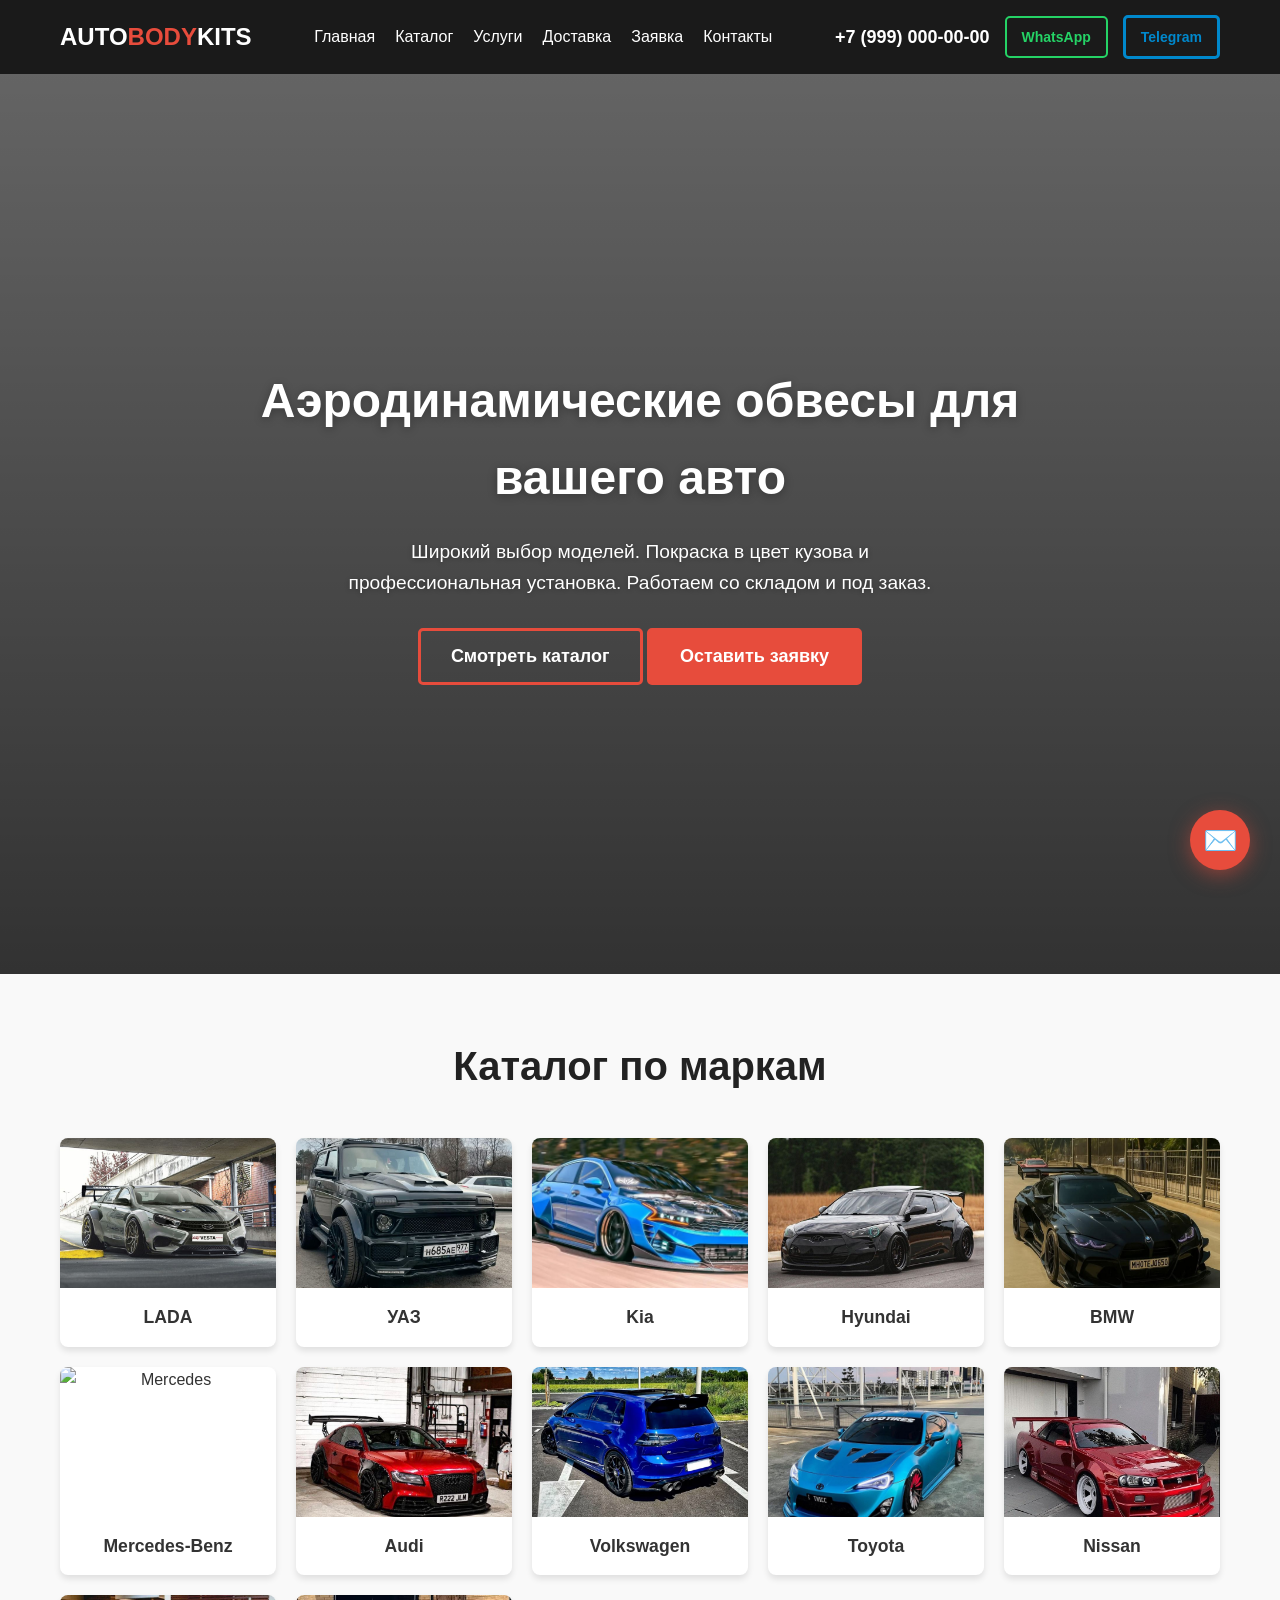
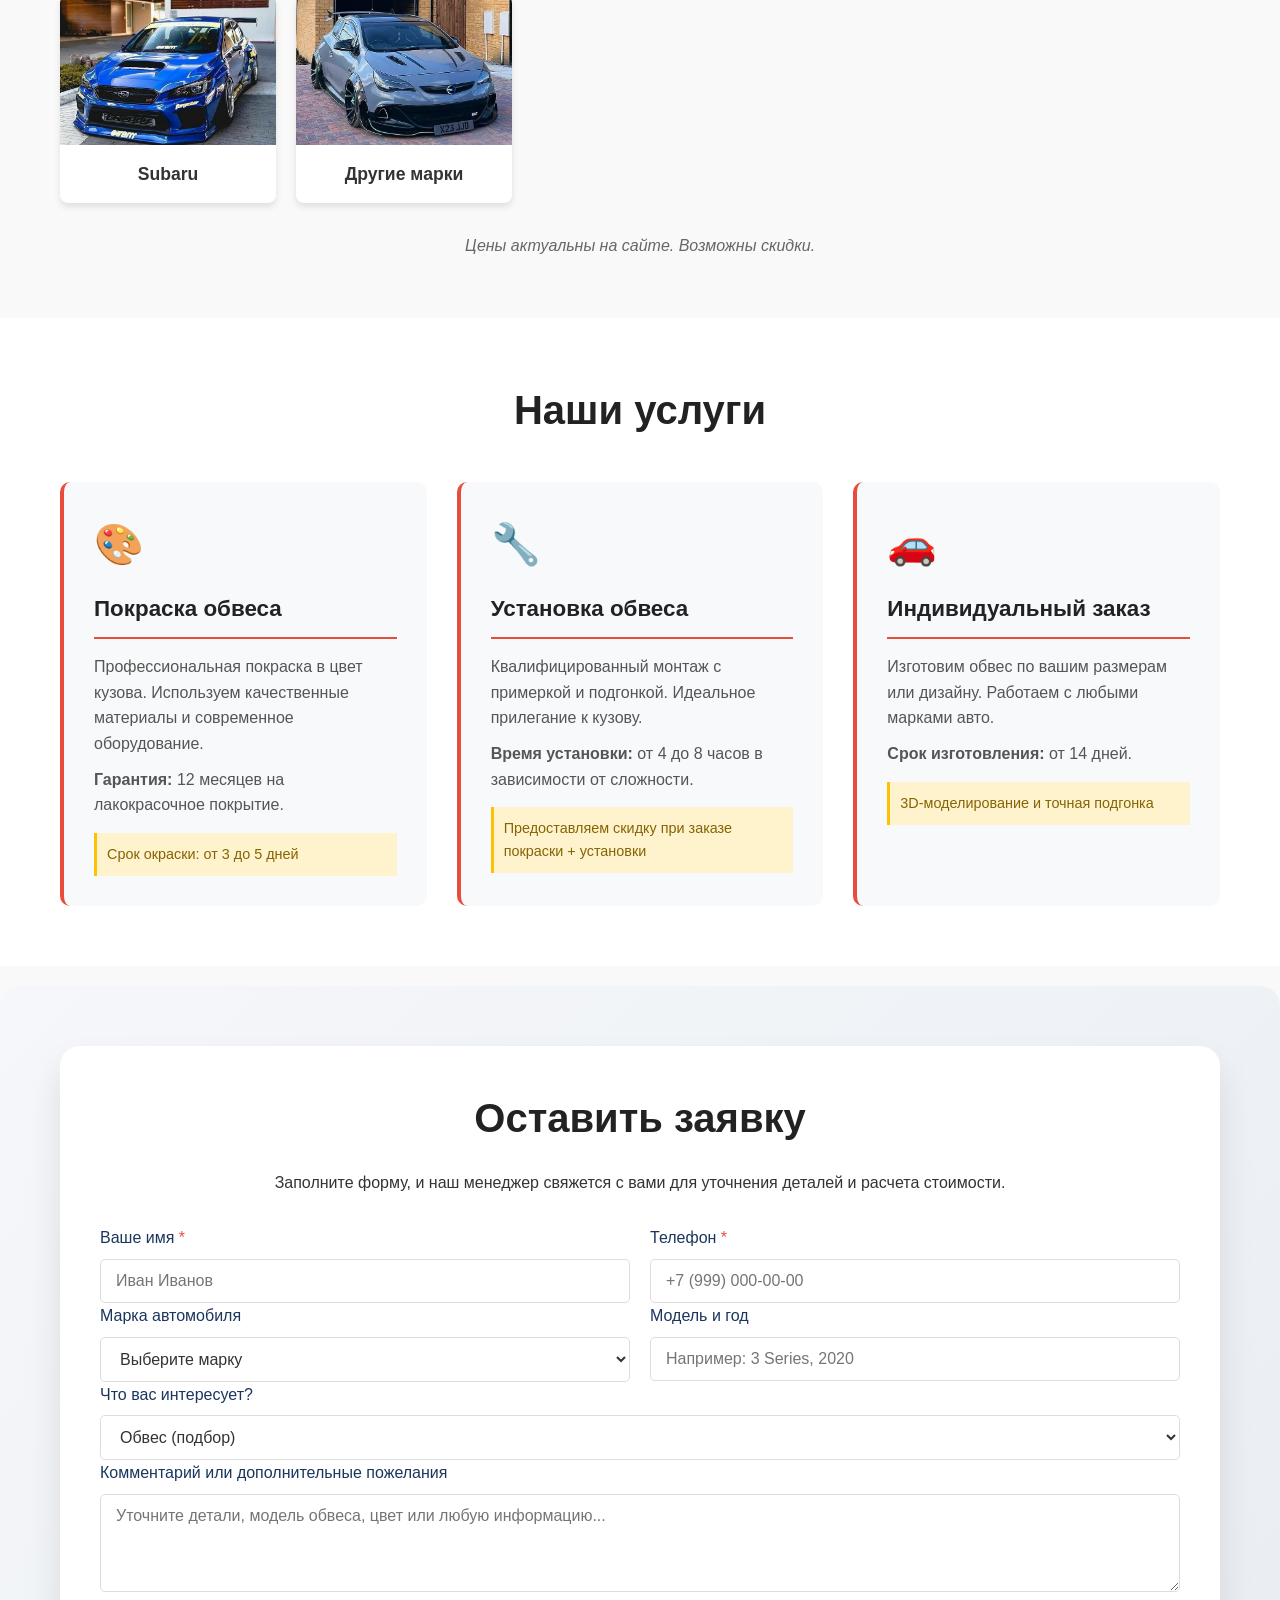
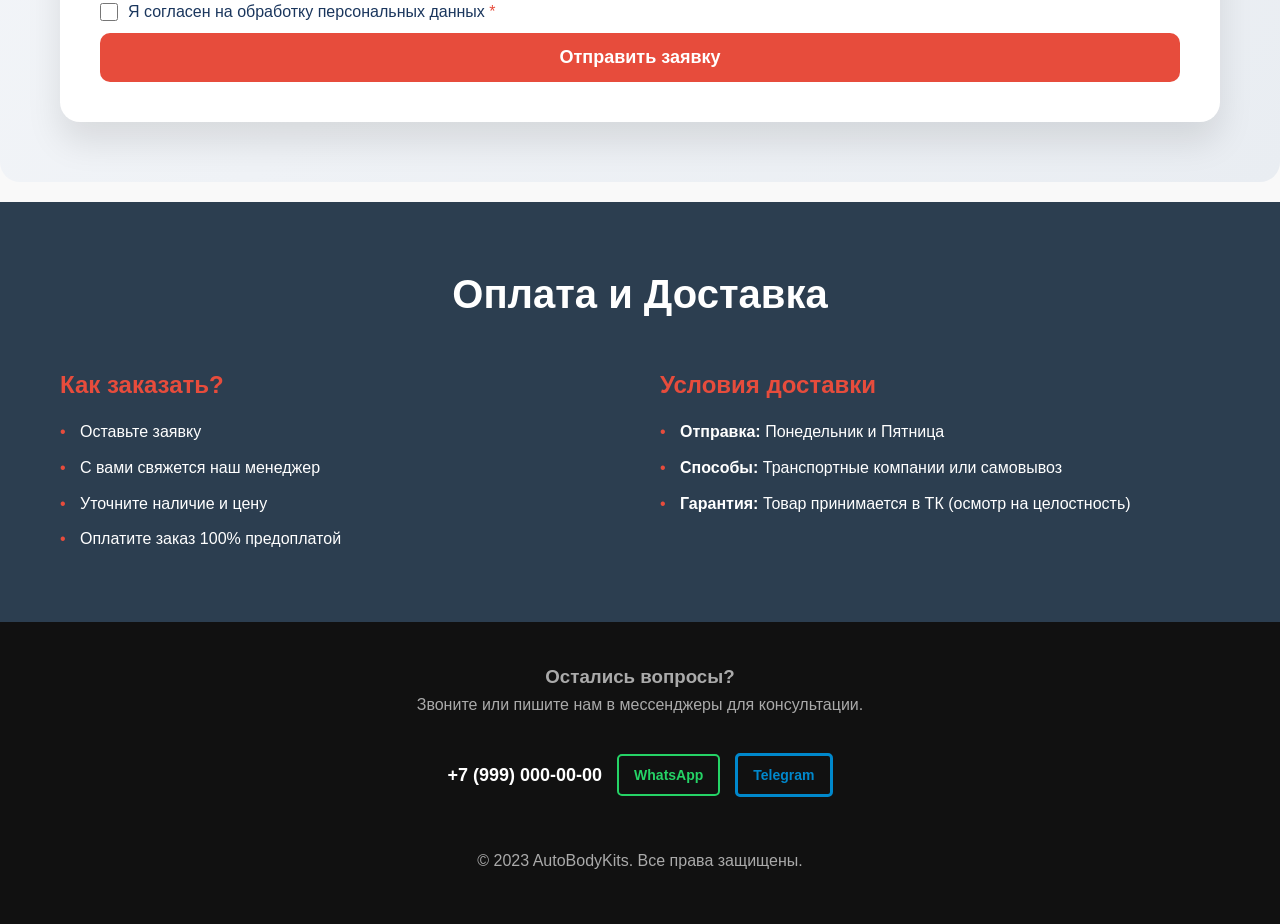
==== index.html @ 9f489df6 "Rename AZTindex.html to index.html" ====
<!DOCTYPE html>
<html lang="ru">
<head>
    <meta charset="UTF-8">
    <meta name="viewport" content="width=device-width, initial-scale=1.0">
    <title>Аэродинамические обвесы | Покраска и Установка - Заказать</title>
    <link rel="stylesheet" href="Static/Styles/mainstyle.css">
    <style>
        /* Дополнительные стили для формы заявки и модального окна */
        .request-section {
            background: linear-gradient(135deg, #f5f7fa 0%, #e9edf2 100%);
            border-radius: 20px;
            margin-top: 20px;
            margin-bottom: 20px;
        }
        .request-card {
            background: white;
            border-radius: 20px;
            padding: 40px;
            box-shadow: 0 20px 35px rgba(0,0,0,0.1);
            transition: transform 0.3s;
        }
        .request-card:hover {
            transform: translateY(-5px);
        }
        .form-group input[type="checkbox"] {
        width: 18px;
        height: 18px;
        cursor: pointer;
        }
        
        .form-group label {
            display: block;
            margin-bottom: 8px;
            font-weight: 500;
            color: #1a365d;
        }

        
        .form-group input,
        .form-group textarea,
        .form-group select {
            width: 100%;
            padding: 12px 15px;
            border-radius: 5px;
            border: 1px solid #ddd;
            font-size: 1rem;
            font-family: 'Segoe UI', Tahoma, Geneva, Verdana, sans-serif;
            color: #333;
            background-color: white;
            transition: border 0.3s ease;
        }
        .form-row {
            display: grid;
            grid-template-columns: 1fr 1fr;
            gap: 20px;
        }
        .submit-btn {
            background: #e74c3c;
            color: white;
            padding: 14px 30px;
            border: none;
            border-radius: 10px;
            font-size: 18px;
            font-weight: bold;
            cursor: pointer;
            transition: all 0.3s;
            width: 100%;
        }
        .submit-btn:hover {
            background: #c0392b;
            transform: translateY(-2px);
            box-shadow: 0 5px 15px rgba(231, 76, 60, 0.4);
        }
        /* Модальное окно */
        .modal {
            display: none;
            position: fixed;
            top: 0;
            left: 0;
            width: 100%;
            height: 100%;
            background: rgba(0,0,0,0.8);
            z-index: 2000;
            justify-content: center;
            align-items: center;
            backdrop-filter: blur(5px);
        }
        .modal.active {
            display: flex;
            animation: fadeIn 0.3s;
        }
        .modal-content {
            background: white;
            max-width: 500px;
            width: 90%;
            border-radius: 20px;
            padding: 30px;
            position: relative;
            animation: slideUp 0.4s;
        }
        .modal-close {
            position: absolute;
            top: 15px;
            right: 20px;
            font-size: 28px;
            cursor: pointer;
            color: #999;
            transition: 0.3s;
        }
        .modal-close:hover {
            color: #e74c3c;
        }
        .modal h3 {
            font-size: 24px;
            margin-bottom: 10px;
            color: #222;
        }
        .modal p {
            color: #666;
            margin-bottom: 20px;
        }
        /* Плавающая кнопка заявки */
        .floating-request {
            position: fixed;
            bottom: 30px;
            right: 30px;
            background: #e74c3c;
            color: white;
            width: 60px;
            height: 60px;
            border-radius: 50%;
            display: flex;
            align-items: center;
            justify-content: center;
            font-size: 28px;
            cursor: pointer;
            box-shadow: 0 5px 20px rgba(231,76,60,0.5);
            z-index: 1000;
            transition: all 0.3s;
            border: none;
        }
        .floating-request:hover {
            transform: scale(1.1);
            background: #c0392b;
        }
        @keyframes fadeIn {
            from { opacity: 0; }
            to { opacity: 1; }
        }
        @keyframes slideUp {
            from { transform: translateY(50px); opacity: 0; }
            to { transform: translateY(0); opacity: 1; }
        }
        .success-message {
            background: #27ae60;
            color: white;
            padding: 12px;
            border-radius: 10px;
            margin-top: 15px;
            text-align: center;
            display: none;
        }
        .error-message {
            background: #e74c3c;
            color: white;
            padding: 12px;
            border-radius: 10px;
            margin-top: 15px;
            text-align: center;
            display: none;
        }
        .required-star {
            color: #e74c3c;
        }
        @media (max-width: 768px) {
            .form-row {
                grid-template-columns: 1fr;
                gap: 15px;
            }
            .request-card {
                padding: 25px;
            }
            .floating-request {
                bottom: 20px;
                right: 20px;
                width: 50px;
                height: 50px;
                font-size: 24px;
            }
        }
    </style>
</head>
<body>

    <!-- Header -->
    <header>
        <div class="container header-wrap">
            <div class="logo">Auto<span>Body</span>Kits</div>
            <nav>
                <ul>
                    <li><a href="AZTindex.html">Главная</a></li>
                    <li><a href="catalog.html" class="active">Каталог</a></li>
                    <li><a href="#services">Услуги</a></li>
                    <li><a href="#delivery">Доставка</a></li>
                    <li><a href="#request-form">Заявка</a></li>
                    <li><a href="#contacts">Контакты</a></li>
                </ul>
            </nav>
            <div class="header-contacts">
                <a href="tel:+79990000000" class="phone">+7 (999) 000-00-00</a>
                <a href="https://wa.me/79990000000" class="load-btn">WhatsApp</a>
                <a href="https://t.me/username" class="load-btn tg">Telegram</a>
            </div>
        </div>
    </header>

    <!-- Hero Section with Video Background -->
    <section class="hero">
        <video class="hero-video" autoplay loop muted playsinline poster="Static/images/hero-poster.jpg">
            <source src="Static/images/BMWVIDEO.mp4" type="video/mp4">
        </video>
        <div class="hero-overlay"></div>
        <div class="container hero-content">
            <h1>Аэродинамические обвесы для вашего авто</h1>
            <p>Широкий выбор моделей. Покраска в цвет кузова и профессиональная установка. Работаем со складом и под заказ.</p>
            <button onclick="window.location.href='Catalog.html'" class="btn-primary" style="background:none; border:solid #e74c3c;">Смотреть каталог</button>
            <button class="btn-primary" id="heroRequestBtn" onclick="window.location.href='#request-form'" style="border:solid #e74c3c;">Оставить заявку</button>
        </div>
    </section>

    <!-- Catalog Section -->
    <section id="catalog" class="section">
        <div class="container">
            <h2 class="section-title">Каталог по маркам</h2>
            <div class="catalog-grid">
                <div class="brand-card">
                    <img src="Static/images/lada.jpg" alt="LADA">
                    <h3>LADA</h3>
                </div>
                <div class="brand-card">
                    <img src="Static/images/uaz.jpg" alt="УАЗ">
                    <h3>УАЗ</h3>
                </div>
                <div class="brand-card">
                    <img src="Static/images/kia.jpg" alt="Kia">
                    <h3>Kia</h3>
                </div>
                <div class="brand-card">
                    <img src="Static/images/hyundai.jpg" alt="Hyundai">
                    <h3>Hyundai</h3>
                </div>
                <div class="brand-card">
                    <img src="Static/images/BMW.jpg" alt="BMW">
                    <h3>BMW</h3>
                </div>
                <div class="brand-card">
                    <img src="https://images.unsplash.com/photo-1618843479313-40f8afb4b4d8?auto=format&fit=crop&w=500&q=60" alt="Mercedes">
                    <h3>Mercedes-Benz</h3>
                </div>
                <div class="brand-card">
                    <img src="Static/images/Audi.jpg" alt="Audi">
                    <h3>Audi</h3>
                </div>
                <div class="brand-card">
                    <img src="Static/images/Volkswagen.jpg" alt="VW">
                    <h3>Volkswagen</h3>
                </div>
                <div class="brand-card">
                    <img src="Static/images/Toyota.jpg" alt="Toyota">
                    <h3>Toyota</h3>
                </div>
                <div class="brand-card">
                    <img src="Static/images/nissan.jpg" alt="Nissan">
                    <h3>Nissan</h3>
                </div>
                <div class="brand-card">
                    <img src="Static/images/Subaru.jpg" alt="Subaru">
                    <h3>Subaru</h3>
                </div>
                <div class="brand-card">
                    <img src="Static/images/Drugmark.jpg" alt="Другие">
                    <h3>Другие марки</h3>
                </div>
            </div>
            <p class="catalog-note">Цены актуальны на сайте. Возможны скидки.</p>
        </div>
    </section>

    <!-- Services Section (был в оригинале добавлен позже, добавим для полноты) -->
    <section id="services" class="section services">
        <div class="container">
            <h2 class="section-title">Наши услуги</h2>
            <div class="services-grid">
                <div class="service-item">
                    <div class="service-icon">🎨</div>
                    <h3>Покраска обвеса</h3>
                    <p>Профессиональная покраска в цвет кузова. Используем качественные материалы и современное оборудование.</p>
                    <p><strong>Гарантия:</strong> 12 месяцев на лакокрасочное покрытие.</p>
                    <div class="service-note">Срок окраски: от 3 до 5 дней</div>
                </div>
                <div class="service-item">
                    <div class="service-icon">🔧</div>
                    <h3>Установка обвеса</h3>
                    <p>Квалифицированный монтаж с примеркой и подгонкой. Идеальное прилегание к кузову.</p>
                    <p><strong>Время установки:</strong> от 4 до 8 часов в зависимости от сложности.</p>
                    <div class="service-note">Предоставляем скидку при заказе покраски + установки</div>
                </div>
                <div class="service-item">
                    <div class="service-icon">🚗</div>
                    <h3>Индивидуальный заказ</h3>
                    <p>Изготовим обвес по вашим размерам или дизайну. Работаем с любыми марками авто.</p>
                    <p><strong>Срок изготовления:</strong> от 14 дней.</p>
                    <div class="service-note">3D-моделирование и точная подгонка</div>
                </div>
            </div>
        </div>
    </section>

    <!-- БЛОК ФОРМЫ ЗАЯВКИ -->
    <section id="request-form" class="section request-section">
        <div class="container">
            <div class="request-card">
                <h2 class="section-title" style="margin-bottom: 20px;">Оставить заявку</h2>
                <p style="text-align: center; margin-bottom: 30px;">Заполните форму, и наш менеджер свяжется с вами для уточнения деталей и расчета стоимости.</p>
                <form id="requestForm">
                    <div class="form-row">
                        <div class="form-group">
                            <label>Ваше имя <span class="required-star">*</span></label>
                            <input type="text" id="name" name="name" placeholder="Иван Иванов" required>
                        </div>
                        <div class="form-group">
                            <label>Телефон <span class="required-star">*</span></label>
                            <input type="tel" id="phone" name="phone" placeholder="+7 (999) 000-00-00" required>
                        </div>
                    </div>
                    <div class="form-row">
                        <div class="form-group">
                            <label>Марка автомобиля</label>
                            <select id="carBrand">
                                <option value="">Выберите марку</option>
                                <option>LADA</option>
                                <option>УАЗ</option>
                                <option>Kia</option>
                                <option>Hyundai</option>
                                <option>BMW</option>
                                <option>Mercedes-Benz</option>
                                <option>Audi</option>
                                <option>Volkswagen</option>
                                <option>Toyota</option>
                                <option>Nissan</option>
                                <option>Subaru</option>
                                <option>Другая марка</option>
                            </select>
                        </div>
                        <div class="form-group">
                            <label>Модель и год</label>
                            <input type="text" id="carModel" placeholder="Например: 3 Series, 2020">
                        </div>
                    </div>
                    <div class="form-group">
                        <label>Что вас интересует?</label>
                        <select id="serviceType">
                            <option value="Обвес (подбор)">Обвес (подбор)</option>
                            <option value="Покраска обвеса">Покраска обвеса</option>
                            <option value="Установка обвеса">Установка обвеса</option>
                            <option value="Покраска + установка">Покраска + установка (скидка)</option>
                            <option value="Индивидуальный заказ">Индивидуальный заказ</option>
                        </select>
                    </div>
                    <div class="form-group">
                        <label>Комментарий или дополнительные пожелания</label>
                        <textarea id="comment" rows="4" placeholder="Уточните детали, модель обвеса, цвет или любую информацию..."></textarea>
                    </div>
                    <div class="form-group">
                        <label style="display: flex; align-items: center; gap: 10px;">
                            <input type="checkbox" id="agree" required> 
                            <span>Я согласен на обработку персональных данных <span class="required-star">*</span></span>
                        </label>
                    </div>
                    <button type="submit" class="submit-btn">Отправить заявку</button>
                    <div id="formSuccessMessage" class="success-message">✅ Спасибо! Ваша заявка принята. Мы свяжемся с вами в ближайшее время.</div>
                    <div id="formErrorMessage" class="error-message">❌ Пожалуйста, заполните все обязательные поля (Имя, Телефон, Согласие).</div>
                </form>
            </div>
        </div>
    </section>

    <!-- Delivery & Payment Info -->
    <section id="delivery" class="section info-block">
        <div class="container">
            <h2 class="section-title" style="color:white;">Оплата и Доставка</h2>
            <div class="info-grid">
                <div class="info-item">
                    <h3>Как заказать?</h3>
                    <ul>
                        <li>Оставьте заявку</li>
                        <li>С вами свяжется наш менеджер</li>
                        <li>Уточните наличие и цену</li>
                        <li>Оплатите заказ 100% предоплатой</li>
                    </ul>
                </div>
                <div class="info-item">
                    <h3>Условия доставки</h3>
                    <ul>
                        <li><strong>Отправка:</strong> Понедельник и Пятница</li>
                        <li><strong>Способы:</strong> Транспортные компании или самовывоз</li>
                        <li><strong>Гарантия:</strong> Товар принимается в ТК (осмотр на целостность)</li>
                    </ul>
                </div>
            </div>
        </div>
    </section>

    <!-- Footer -->
    <footer id="contacts">
        <div class="container">
            <h3>Остались вопросы?</h3>
            <p>Звоните или пишите нам в мессенджеры для консультации.</p>
            <br>
            <div class="header-contacts" style="justify-content: center;">
                <a href="tel:+79990000000" class="phone" style="color: white;">+7 (999) 000-00-00</a>
                <a href="https://wa.me/79990000000" class="load-btn">WhatsApp</a>
                <a href="https://t.me/username" class="load-btn tg">Telegram</a>
            </div>
            <br><br>
            <p>&copy; 2023 AutoBodyKits. Все права защищены.</p>
        </div>
    </footer>

    <!-- Модальное окно для быстрой заявки 
    <div id="requestModal" class="modal">
        <div class="modal-content">
            <span class="modal-close" id="closeModalBtn">&times;</span>
            <h3>Быстрая заявка</h3>
            <p>Оставьте контакты, и мы перезвоним вам в течение 15 минут!</p>
            <form id="quickForm">
                <div class="form-group">
                    <label>Имя <span class="required-star">*</span></label>
                    <input type="text" id="quickName" placeholder="Ваше имя" required>
                </div>
                <div class="form-group">
                    <label>Телефон <span class="required-star">*</span></label>
                    <input type="tel" id="quickPhone" placeholder="+7 (999) 000-00-00" required>
                </div>
                <div class="form-group">
                    <label>Марка авто</label>
                    <input type="text" id="quickBrand" placeholder="BMW, Audi и т.д.">
                </div>
                <button type="submit" class="submit-btn" style="background: #2980b9;">Отправить</button>
                <div id="quickSuccessMsg" class="success-message" style="font-size: 14px;">✅ Заявка отправлена!</div>
                <div id="quickErrorMsg" class="error-message" style="font-size: 14px;">❌ Заполните имя и телефон.</div>
            </form>
        </div>
    </div>
    -->

    <!-- Плавающая кнопка -->
    <button class="floating-request" id="floatingBtn">✉️</button>

    <script>
        // Функционал отправки заявок (имитация отправки на сервер / сохранение в localStorage + уведомление)
        // Основная форма
        const mainForm = document.getElementById('requestForm');
        const successDiv = document.getElementById('formSuccessMessage');
        const errorDiv = document.getElementById('formErrorMessage');
        
        // Функция сохранения заявки (можно расширить для реального API)
        function saveRequestToLocal(data) {
            let requests = JSON.parse(localStorage.getItem('userRequests') || '[]');
            requests.push({ ...data, timestamp: new Date().toISOString() });
            localStorage.setItem('userRequests', JSON.stringify(requests));
            console.log('Заявка сохранена:', data);
        }
        
        function showMessage(element, show) {
            if(show) {
                element.style.display = 'block';
                setTimeout(() => {
                    element.style.display = 'none';
                }, 4000);
            } else {
                element.style.display = 'none';
            }
        }
        
        // Валидация телефона простая
        function validatePhone(phone) {
            return phone && phone.trim().length >= 10;
        }
        
        mainForm.addEventListener('submit', function(e) {
            e.preventDefault();
            const name = document.getElementById('name').value.trim();
            const phone = document.getElementById('phone').value.trim();
            const agree = document.getElementById('agree').checked;
            
            if(!name || !phone || !agree) {
                showMessage(errorDiv, true);
                showMessage(successDiv, false);
                return;
            }
            if(!validatePhone(phone)) {
                alert('Пожалуйста, введите корректный номер телефона (минимум 10 символов)');
                return;
            }
            
            const carBrand = document.getElementById('carBrand').value;
            const carModel = document.getElementById('carModel').value;
            const serviceType = document.getElementById('serviceType').value;
            const comment = document.getElementById('comment').value;
            
            const requestData = {
                type: 'main_request',
                name: name,
                phone: phone,
                carBrand: carBrand || 'не указана',
                carModel: carModel || 'не указана',
                service: serviceType,
                comment: comment || 'нет',
                agree: true
            };
            
            // Сохраняем
            saveRequestToLocal(requestData);
            // Показать успех
            showMessage(successDiv, true);
            showMessage(errorDiv, false);
            // Очистить форму (опционально, но лучше оставить или сбросить)
            // Сбросим не все, чтобы не раздражать, но можно обнулить часть:
            document.getElementById('name').value = '';
            document.getElementById('phone').value = '';
            document.getElementById('agree').checked = false;
            document.getElementById('carBrand').value = '';
            document.getElementById('carModel').value = '';
            document.getElementById('serviceType').value = 'Обвес (подбор)';
            document.getElementById('comment').value = '';
            
            // Доп. уведомление в консоль для демонстрации
            console.log('Отправлена основная заявка:', requestData);
        });
        
        // Модальное окно (быстрая форма)
        const modal = document.getElementById('requestModal');
        const floatingBtn = document.getElementById('floatingBtn');
        const heroBtn = document.getElementById('heroRequestBtn');
        const closeModal = document.getElementById('closeModalBtn');
        
        function openModal() {
            modal.classList.add('active');
        }
        function closeModalFunc() {
            modal.classList.remove('active');
        }
        
        if(floatingBtn) floatingBtn.addEventListener('click', openModal);
        if(heroBtn) heroBtn.addEventListener('click', openModal);
        if(closeModal) closeModal.addEventListener('click', closeModalFunc);
        
        window.addEventListener('click', (e) => {
            if(e.target === modal) closeModalFunc();
        });
        
        // Быстрая форма в модалке
        const quickForm = document.getElementById('quickForm');
        const quickSuccess = document.getElementById('quickSuccessMsg');
        const quickError = document.getElementById('quickErrorMsg');
        
        quickForm.addEventListener('submit', function(e) {
            e.preventDefault();
            const qName = document.getElementById('quickName').value.trim();
            const qPhone = document.getElementById('quickPhone').value.trim();
            const qBrand = document.getElementById('quickBrand').value.trim();
            
            if(!qName || !qPhone) {
                quickError.style.display = 'block';
                quickSuccess.style.display = 'none';
                setTimeout(() => { quickError.style.display = 'none'; }, 2500);
                return;
            }
            if(!validatePhone(qPhone)) {
                alert('Введите корректный номер телефона');
                return;
            }
            
            const quickData = {
                type: 'quick_request',
                name: qName,
                phone: qPhone,
                brand: qBrand || 'не указана',
                timestamp: new Date().toISOString()
            };
            saveRequestToLocal(quickData);
            quickSuccess.style.display = 'block';
            quickError.style.display = 'none';
            // очистить
            document.getElementById('quickName').value = '';
            document.getElementById('quickPhone').value = '';
            document.getElementById('quickBrand').value = '';
            setTimeout(() => {
                quickSuccess.style.display = 'none';
                closeModalFunc();
            }, 1800);
            console.log('Быстрая заявка:', quickData);
        });
        
        // Также добавим клик на карточки брендов (для демонстрации можно подставлять марку в форму)
        const brandCards = document.querySelectorAll('.brand-card');
        const carBrandSelect = document.getElementById('carBrand');
        brandCards.forEach(card => {
            card.addEventListener('click', () => {
                const brandName = card.querySelector('h3')?.innerText;
                if(brandName && carBrandSelect) {
                    // пробуем выбрать в селекте, если есть такое значение
                    let optionExists = false;
                    for(let i=0; i<carBrandSelect.options.length; i++) {
                        if(carBrandSelect.options[i].value === brandName || carBrandSelect.options[i].text === brandName) {
                            carBrandSelect.value = carBrandSelect.options[i].value;
                            optionExists = true;
                            break;
                        }
                    }
                    if(!optionExists && brandName !== 'Другие марки') {
                        carBrandSelect.value = 'Другая марка';
                    } else if (brandName === 'Другие марки') {
                        carBrandSelect.value = 'Другая марка';
                    }
                    // Плавный скролл к форме
                    document.getElementById('request-form').scrollIntoView({ behavior: 'smooth' });
                }
            });
        });
        
        // Небольшой фикс для видео на мобильных: если видео не воспроизводится, оставим постер
        if(window.innerWidth <= 768) {
            const videoElem = document.querySelector('.hero-video');
            if(videoElem) videoElem.style.display = 'none';
        }
        
        // Показать, что localStorage работает - при первом запуске можно вывести в консоль имеющиеся заявки
        const existing = localStorage.getItem('userRequests');
        if(existing) {
            const parsed = JSON.parse(existing);
            console.log(`Загружено ${parsed.length} ранее сохраненных заявок (демо-режим)`);
        } else {
            console.log('Система заявок готова. После отправки данные сохранятся в localStorage.');
        }
    </script>
</body>
</html>
---- Static/Styles/mainstyle.css ----
/* ==================== BASIC RESET ==================== */
* { box-sizing: border-box; margin: 0; padding: 0; }
body { 
    font-family: 'Segoe UI', Tahoma, Geneva, Verdana, sans-serif; 
    line-height: 1.6; 
    color: #333; 
    background-color: #f9f9f9; 
}
a { text-decoration: none; color: inherit; }
ul { list-style: none; }
img { max-width: 100%; display: block; }
.container { max-width: 1200px; margin: 0 auto; padding: 0 20px; }

:root {
            --whatsapp: #25D366;
            --telega: #0088cc;
            --bg: #0b0e11;
            --card-bg: #161b22;
        }

/* ==================== HEADER ==================== */
header { 
    background: #1a1a1a; 
    color: #fff; 
    padding: 15px 0; 
    position: sticky; 
    top: 0; 
    z-index: 1000; 
}
.header-wrap { display: flex; justify-content: space-between; align-items: center; }
.logo { font-size: 24px; font-weight: bold; text-transform: uppercase; color: #fff; }
.logo span { color: #e74c3c; }
nav ul { display: flex; gap: 20px; }
nav a:hover { color: #e74c3c; transition: 0.3s; }
.header-contacts { display: flex; gap: 15px; align-items: center; }
.btn-messenger { background: #25D366; color: white; padding: 8px 15px; border-radius: 5px; font-weight: bold; font-size: 14px; }
.btn-messenger.tg { background: #0088cc; }
.phone { font-weight: bold; font-size: 18px; }
.load-btn {
    background: none; border: 2px solid var(--whatsapp); color: var(--whatsapp);
    padding: 8px 15px; font-weight: bold; font-size: 14px; border-radius: 5px; cursor: pointer;
    position: relative; overflow: hidden; z-index: 1; transition: 0.4s;
}
.load-btn:hover { color: white; }
.load-btn::before {
    content: ""; position: absolute; top: 0; left: -100%; width: 100%; height: 100%;
    background: var(--whatsapp); transition: 0.4s; z-index: -1;
}
.load-btn:hover::before { left: 0; }

.load-btn.tg{
    border:  solid var(--telega); color: var(--telega);
}
.load-btn.tg:hover { color: white; }
.load-btn.tg::before {
    background: var(--telega)
}
/* ==================== HERO WITH VIDEO ==================== */
.hero { 
    position: relative; 
    height: 100vh; 
    min-height: 600px; 
    display: flex; 
    align-items: center; 
    justify-content: center;
    color: white; 
    text-align: center; 
    overflow: hidden;
}
.hero-video {
    position: absolute;
    top: 50%;
    left: 50%;
    min-width: 100%;
    min-height: 100%;
    width: auto;
    height: auto;
    transform: translate(-50%, -50%);
    object-fit: cover;
    z-index: 1;
}
.hero-overlay {
    position: absolute;
    top: 0;
    left: 0;
    width: 100%;
    height: 100%;
    background: linear-gradient(rgba(0,0,0,0.6), rgba(0,0,0,0.8));
    z-index: 2;
}
.hero-content {
    position: relative;
    z-index: 3;
    padding: 0 20px;
    max-width: 800px;
}
.hero h1 { 
    font-size: 3rem; 
    margin-bottom: 20px; 
    text-shadow: 0 2px 10px rgba(0,0,0,0.3);
    animation: fadeInUp 0.8s ease;
}
.hero p { 
    font-size: 1.2rem; 
    margin-bottom: 30px; 
    max-width: 600px; 
    margin-left: auto; 
    margin-right: auto;
    text-shadow: 0 1px 5px rgba(0,0,0,0.3);
    animation: fadeInUp 0.8s ease 0.2s backwards;
}


.btn-primary { 
    background: #e74c3c; 
    color: white; 
    padding: 15px 30px; 
    border-radius: 5px; 
    font-size: 18px; 
    font-weight: bold; 
    display: inline-block; 
    transition: 0.3s;
    animation: fadeInUp 0.8s ease 0.4s backwards;
}
.btn-primary:hover { 
    background: #c0392b; 
    transform: translateY(-2px);
    box-shadow: 0 5px 20px rgba(231, 76, 60, 0.4);
}
@keyframes fadeInUp {
    from { opacity: 0; transform: translateY(30px); }
    to { opacity: 1; transform: translateY(0); }
}

/* ==================== CATALOG ==================== */
.section { padding: 60px 0; }
.section-title { text-align: center; font-size: 2.5rem; margin-bottom: 40px; color: #222; }
.catalog-grid { display: grid; grid-template-columns: repeat(auto-fit, minmax(200px, 1fr)); gap: 20px; }
.brand-card { 
    background: white; 
    border-radius: 8px; 
    overflow: hidden; 
    box-shadow: 0 4px 6px rgba(0,0,0,0.1); 
    transition: transform 0.3s; 
    cursor: pointer; 
    text-align: center; 
}
.brand-card:hover { transform: translateY(-5px); }
.brand-card img { width: 100%; height: 150px; object-fit: cover; }
.brand-card h3 { padding: 15px; font-size: 1.1rem; }
.catalog-note { text-align: center; margin-top: 30px; font-style: italic; color: #666; }
.glass-card {
            background: rgba(255, 255, 255, 0.05);
            backdrop-filter: blur(15px);
            -webkit-backdrop-filter: blur(15px);
            border: 1px solid rgba(255, 255, 255, 0.1);
            padding: 20px;
            border-radius: 15px;
        }

/* ==================== SERVICES ==================== */
.services { background: #fff; }
.services-grid { display: grid; grid-template-columns: repeat(auto-fit, minmax(350px, 1fr)); gap: 30px; }
.service-item { 
    background: #f8f9fa; 
    padding: 30px; 
    border-radius: 10px; 
    border-left: 4px solid #e74c3c;
    transition: transform 0.3s, box-shadow 0.3s;
}
.service-item:hover { transform: translateY(-5px); box-shadow: 0 10px 20px rgba(0,0,0,0.1); }
.service-icon { font-size: 40px; margin-bottom: 15px; }
.service-item h3 { color: #222; margin-bottom: 15px; font-size: 1.4rem; border-bottom: 2px solid #e74c3c; padding-bottom: 10px; }
.service-item p { color: #555; margin-bottom: 10px; line-height: 1.6; }
.service-note { background: #fff3cd; border-left: 3px solid #ffc107; padding: 10px; margin-top: 15px; font-size: 0.9rem; color: #856404; }

/* ==================== INFO BLOCK ==================== */
.info-block { background: #2c3e50; color: white; }
.info-grid { display: grid; grid-template-columns: repeat(auto-fit, minmax(300px, 1fr)); gap: 40px; }
.info-item h3 { color: #e74c3c; margin-bottom: 15px; font-size: 1.5rem; }
.info-item ul li { margin-bottom: 10px; padding-left: 20px; position: relative; }
.info-item ul li::before { content: "•"; color: #e74c3c; position: absolute; left: 0; }

/* ==================== FOOTER ==================== */
footer { background: #111; color: #aaa; padding: 40px 0; text-align: center; }
footer p { margin-bottom: 10px; }

/* ==================== MOBILE ==================== */
@media (max-width: 768px) {
    .header-wrap { flex-direction: column; gap: 15px; }
    nav ul { flex-wrap: wrap; justify-content: center; }
    .hero {
        min-height: 500px;
        height: auto;
        padding: 80px 0;
        /* Фолбэк картинка, если видео не грузится на мобильном */
        background: linear-gradient(rgba(0,0,0,0.7), rgba(0,0,0,0.7)), url('Static/images/hero-poster.jpg');
        background-size: cover;
        background-position: center;
    }
    .hero-video { display: none; }
    .hero h1 { font-size: 2rem; }
    .hero p { font-size: 1rem; }
    .services-grid { grid-template-columns: 1fr; }
    .catalog-grid { grid-template-columns: repeat(auto-fit, minmax(150px, 1fr)); }
}
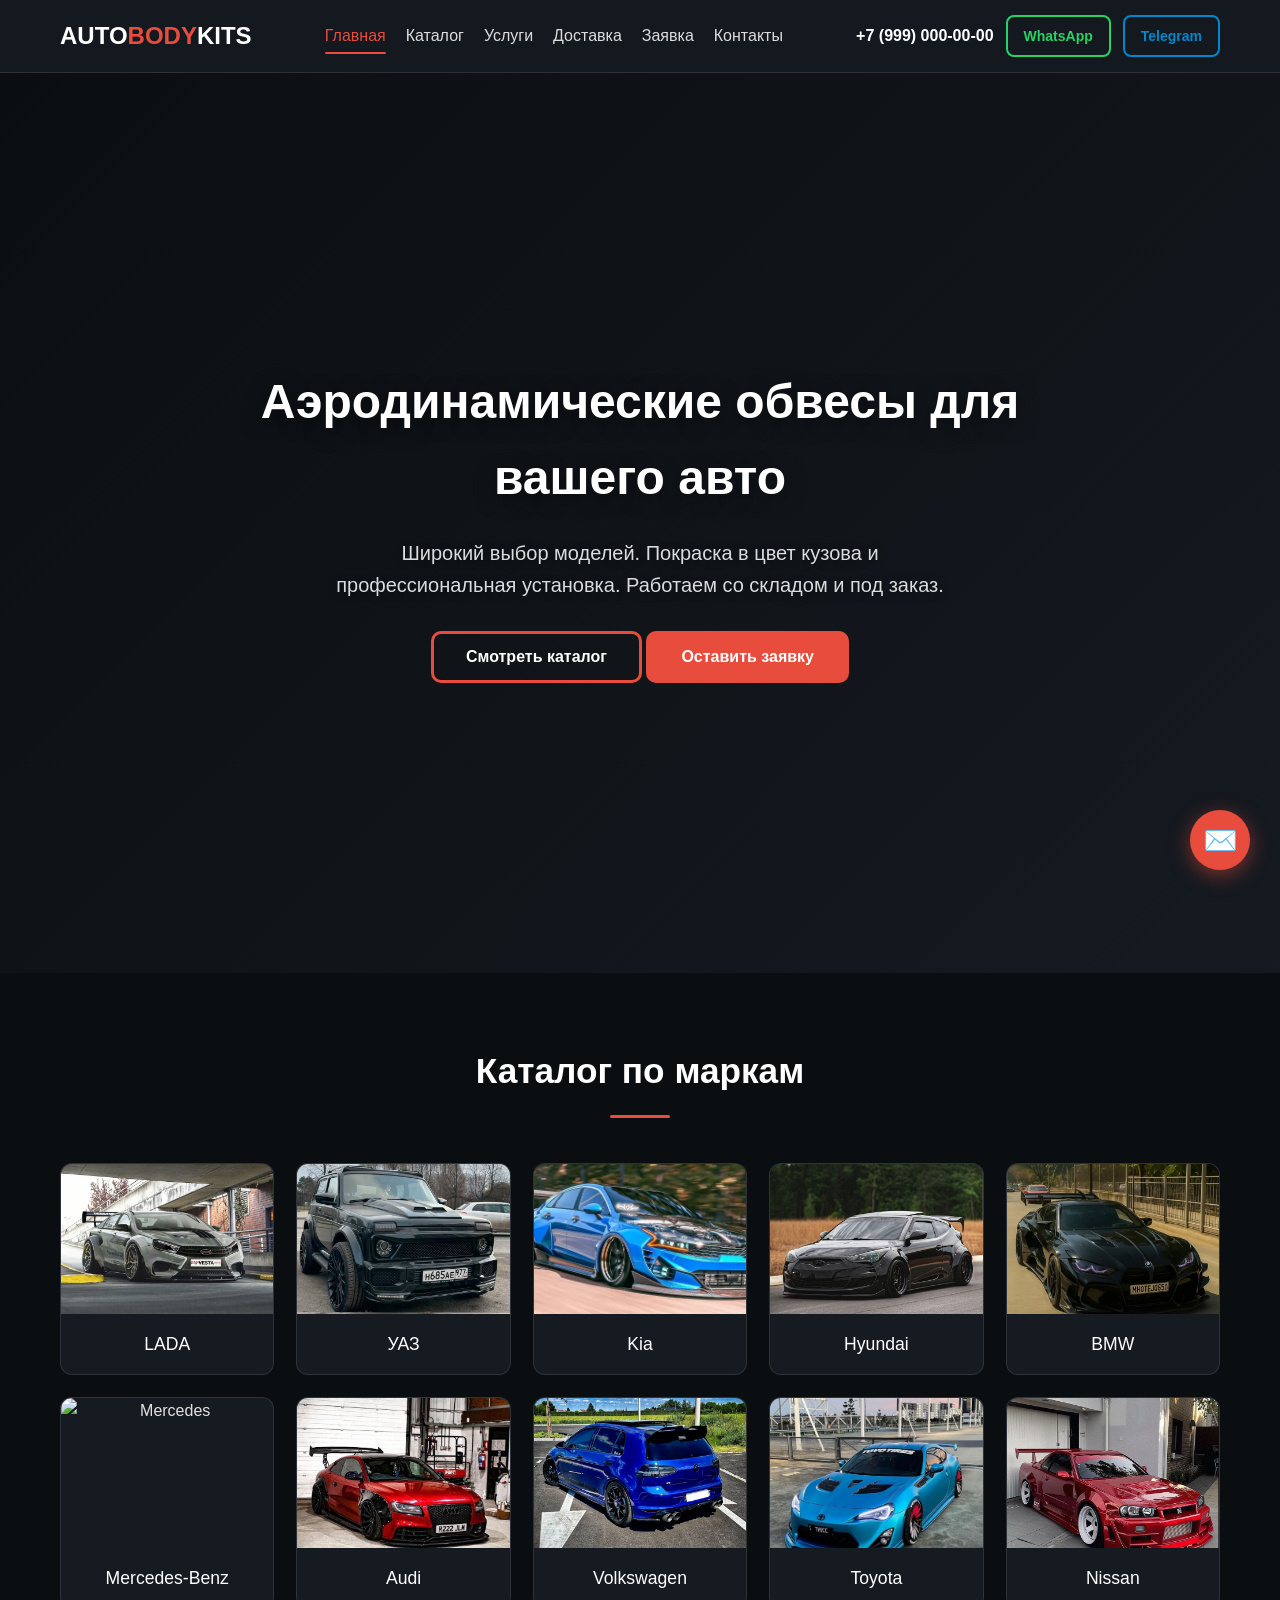
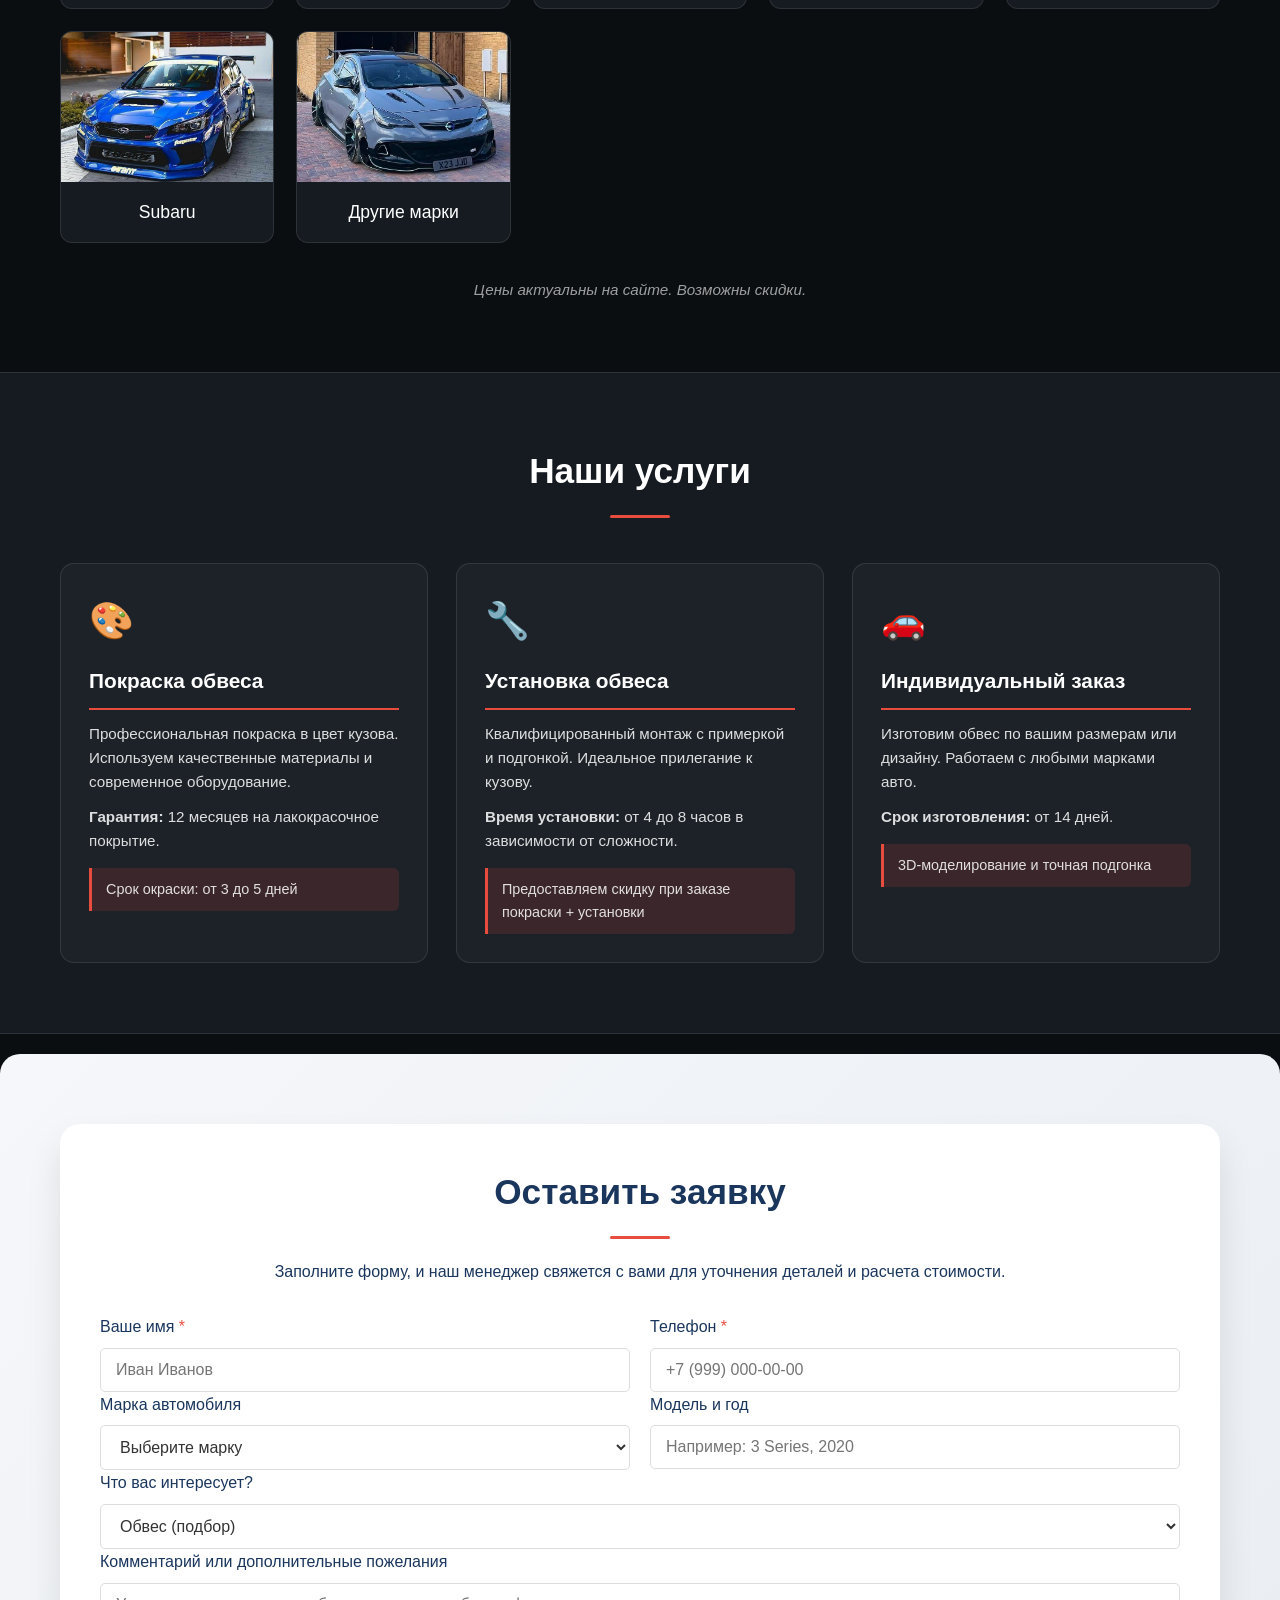
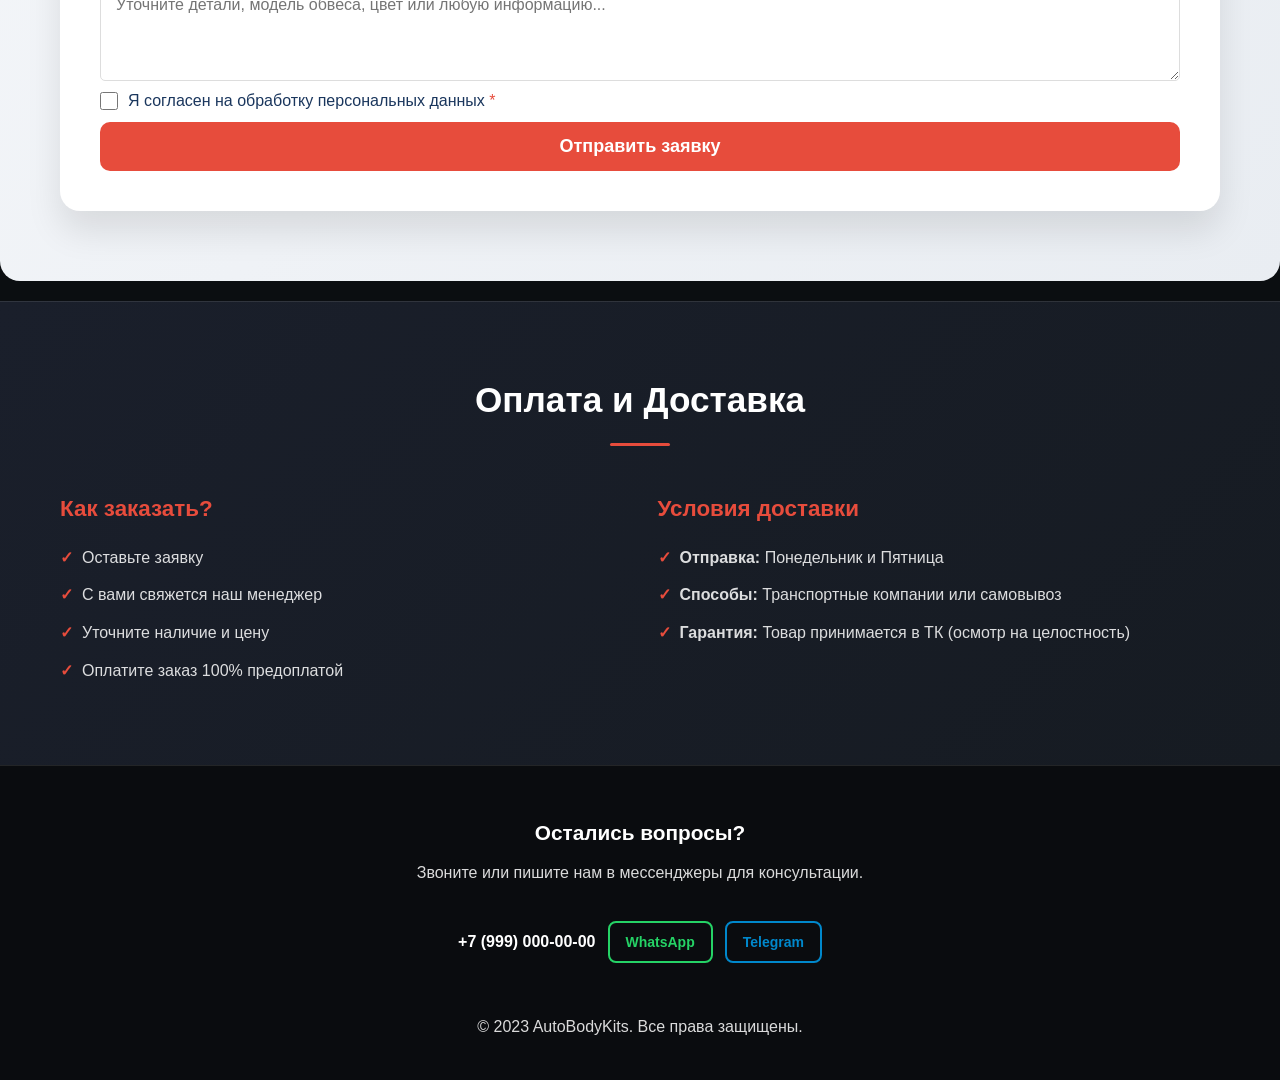
==== commit b065c93a: "Add files via upload" ====
--- a/index.html
+++ b/index.html
@@ -199,12 +199,12 @@
             <div class="logo">Auto<span>Body</span>Kits</div>
             <nav>
                 <ul>
-                    <li><a href="AZTindex.html">Главная</a></li>
-                    <li><a href="catalog.html" class="active">Каталог</a></li>
-                    <li><a href="#services">Услуги</a></li>
-                    <li><a href="#delivery">Доставка</a></li>
-                    <li><a href="#request-form">Заявка</a></li>
-                    <li><a href="#contacts">Контакты</a></li>
+                    <li><a href="index.html" class="active">Главная</a></li>
+                    <li><a href="Catalog.html">Каталог</a></li>
+                    <li><a href="Services.html">Услуги</a></li>
+                    <li><a href="Delivery.html">Доставка</a></li>
+                    <li><a href="index.html#request-form">Заявка</a></li>
+                    <li><a href="Contacts.html">Контакты</a></li>
                 </ul>
             </nav>
             <div class="header-contacts">
@@ -217,7 +217,7 @@
 
     <!-- Hero Section with Video Background -->
     <section class="hero">
-        <video class="hero-video" autoplay loop muted playsinline poster="Static/images/hero-poster.jpg">
+        <video style="background:linear-gradient(none);" class="hero-video" autoplay loop muted playsinline poster="Static/images/hero-poster.jpg">
             <source src="Static/images/BMWVIDEO.mp4" type="video/mp4">
         </video>
         <div class="hero-overlay"></div>
@@ -234,7 +234,7 @@
         <div class="container">
             <h2 class="section-title">Каталог по маркам</h2>
             <div class="catalog-grid">
-                <div class="brand-card">
+                <div class="brand-card" onclick="window.location.href='Lada.html'">
                     <img src="Static/images/lada.jpg" alt="LADA">
                     <h3>LADA</h3>
                 </div>
@@ -250,7 +250,7 @@
                     <img src="Static/images/hyundai.jpg" alt="Hyundai">
                     <h3>Hyundai</h3>
                 </div>
-                <div class="brand-card">
+                <div class="brand-card" onclick="window.location.href='BMW.html'">
                     <img src="Static/images/BMW.jpg" alt="BMW">
                     <h3>BMW</h3>
                 </div>
@@ -321,8 +321,8 @@
     <section id="request-form" class="section request-section">
         <div class="container">
             <div class="request-card">
-                <h2 class="section-title" style="margin-bottom: 20px;">Оставить заявку</h2>
-                <p style="text-align: center; margin-bottom: 30px;">Заполните форму, и наш менеджер свяжется с вами для уточнения деталей и расчета стоимости.</p>
+                <h2 class="section-title" style="margin-bottom: 20px;color: #1a365d;">Оставить заявку</h2>
+                <p style="text-align: center; margin-bottom: 30px; color: #1a365d;">Заполните форму, и наш менеджер свяжется с вами для уточнения деталей и расчета стоимости.</p>
                 <form id="requestForm">
                     <div class="form-row">
                         <div class="form-group">
@@ -647,4 +647,4 @@
         }
     </script>
 </body>
-</html>
+</html>
--- a/Static/Styles/mainstyle.css
+++ b/Static/Styles/mainstyle.css
@@ -1,60 +1,151 @@
+/* ==================== BASIC RESET ==================== */
 /* ==================== BASIC RESET ==================== */
 * { box-sizing: border-box; margin: 0; padding: 0; }
+
 body { 
     font-family: 'Segoe UI', Tahoma, Geneva, Verdana, sans-serif; 
     line-height: 1.6; 
-    color: #333; 
-    background-color: #f9f9f9; 
-}
-a { text-decoration: none; color: inherit; }
+    color: #e0e0e0; 
+    background-color: var(--bg);
+    min-height: 100vh;
+}
+
+a { text-decoration: none; color: inherit; transition: 0.2s; }
+a:hover { color: #fff; }
+
 ul { list-style: none; }
+
 img { max-width: 100%; display: block; }
-.container { max-width: 1200px; margin: 0 auto; padding: 0 20px; }
-
+
+.container { 
+    max-width: 1200px; 
+    margin: 0 auto; 
+    padding: 0 20px; 
+}
+
+/* ==================== CSS VARIABLES ==================== */
 :root {
-            --whatsapp: #25D366;
-            --telega: #0088cc;
-            --bg: #0b0e11;
-            --card-bg: #161b22;
-        }
+    --whatsapp: #25D366;
+    --telega: #0088cc;
+    --bg: #0b0e11;
+    --card-bg: #161b22;
+    --accent: #e74c3c;
+    --accent-hover: #c0392b;
+    --text-primary: #ffffff;
+    --text-secondary: rgba(255,255,255,0.85);
+    --text-muted: rgba(255,255,255,0.6);
+    --border-color: rgba(255,255,255,0.1);
+    --shadow-sm: 0 4px 6px rgba(0,0,0,0.3);
+    --shadow-md: 0 10px 25px rgba(0,0,0,0.4);
+    --shadow-accent: 0 8px 25px rgba(231,76,60,0.3);
+}
 
 /* ==================== HEADER ==================== */
 header { 
-    background: #1a1a1a; 
+    background: rgba(22,27,34,0.95);
+    backdrop-filter: blur(10px);
     color: #fff; 
     padding: 15px 0; 
     position: sticky; 
     top: 0; 
-    z-index: 1000; 
-}
-.header-wrap { display: flex; justify-content: space-between; align-items: center; }
-.logo { font-size: 24px; font-weight: bold; text-transform: uppercase; color: #fff; }
-.logo span { color: #e74c3c; }
+    z-index: 1000;
+    border-bottom: 1px solid var(--border-color);
+}
+
+.header-wrap { 
+    display: flex; 
+    justify-content: space-between; 
+    align-items: center; 
+}
+
+.logo { 
+    font-size: 24px; 
+    font-weight: bold; 
+    text-transform: uppercase; 
+    color: #fff; 
+}
+.logo span { color: var(--accent); }
+
 nav ul { display: flex; gap: 20px; }
-nav a:hover { color: #e74c3c; transition: 0.3s; }
-.header-contacts { display: flex; gap: 15px; align-items: center; }
-.btn-messenger { background: #25D366; color: white; padding: 8px 15px; border-radius: 5px; font-weight: bold; font-size: 14px; }
-.btn-messenger.tg { background: #0088cc; }
-.phone { font-weight: bold; font-size: 18px; }
+nav a { 
+    color: var(--text-secondary); 
+    font-weight: 500;
+    padding: 5px 0;
+    position: relative;
+}
+nav a:hover,
+nav a.active { 
+    color: var(--accent); 
+}
+nav a.active::after {
+    content: "";
+    position: absolute;
+    bottom: -5px;
+    left: 0;
+    width: 100%;
+    height: 2px;
+    background: var(--accent);
+    border-radius: 2px;
+}
+
+.header-contacts { 
+    display: flex; 
+    gap: 12px; 
+    align-items: center; 
+}
+
+.phone { 
+    font-weight: 600; 
+    font-size: 16px;
+    color: var(--text-primary);
+}
+.phone:hover { color: var(--accent); }
+
 .load-btn {
-    background: none; border: 2px solid var(--whatsapp); color: var(--whatsapp);
-    padding: 8px 15px; font-weight: bold; font-size: 14px; border-radius: 5px; cursor: pointer;
-    position: relative; overflow: hidden; z-index: 1; transition: 0.4s;
-}
-.load-btn:hover { color: white; }
+    background: transparent;
+    border: 2px solid var(--whatsapp); 
+    color: var(--whatsapp);
+    padding: 8px 16px; 
+    font-weight: 600; 
+    font-size: 14px; 
+    border-radius: 8px; 
+    cursor: pointer;
+    position: relative; 
+    overflow: hidden; 
+    z-index: 1; 
+    transition: all 0.3s ease;
+    white-space: nowrap;
+}
+.load-btn:hover { 
+    color: white; 
+    transform: translateY(-2px);
+    box-shadow: 0 5px 15px rgba(37,211,102,0.3);
+}
 .load-btn::before {
-    content: ""; position: absolute; top: 0; left: -100%; width: 100%; height: 100%;
-    background: var(--whatsapp); transition: 0.4s; z-index: -1;
+    content: ""; 
+    position: absolute; 
+    top: 0; 
+    left: -100%; 
+    width: 100%; 
+    height: 100%;
+    background: var(--whatsapp); 
+    transition: 0.3s; 
+    z-index: -1;
 }
 .load-btn:hover::before { left: 0; }
 
-.load-btn.tg{
-    border:  solid var(--telega); color: var(--telega);
-}
-.load-btn.tg:hover { color: white; }
+.load-btn.tg {
+    border-color: var(--telega); 
+    color: var(--telega);
+}
+.load-btn.tg:hover { 
+    color: white;
+    box-shadow: 0 5px 15px rgba(0,136,204,0.3);
+}
 .load-btn.tg::before {
-    background: var(--telega)
-}
+    background: var(--telega);
+}
+
 /* ==================== HERO WITH VIDEO ==================== */
 .hero { 
     position: relative; 
@@ -67,6 +158,7 @@
     text-align: center; 
     overflow: hidden;
 }
+
 .hero-video {
     position: absolute;
     top: 50%;
@@ -79,128 +171,367 @@
     object-fit: cover;
     z-index: 1;
 }
+
 .hero-overlay {
     position: absolute;
     top: 0;
     left: 0;
     width: 100%;
     height: 100%;
-    background: linear-gradient(rgba(0,0,0,0.6), rgba(0,0,0,0.8));
+    background: linear-gradient(135deg, rgba(11,14,17,0.85), rgba(22,27,34,0.95));
     z-index: 2;
 }
+
 .hero-content {
     position: relative;
     z-index: 3;
     padding: 0 20px;
     max-width: 800px;
 }
+
 .hero h1 { 
     font-size: 3rem; 
     margin-bottom: 20px; 
-    text-shadow: 0 2px 10px rgba(0,0,0,0.3);
+    text-shadow: 0 4px 20px rgba(0,0,0,0.5);
     animation: fadeInUp 0.8s ease;
-}
+    color: var(--text-primary);
+}
+
 .hero p { 
-    font-size: 1.2rem; 
+    font-size: 1.25rem; 
     margin-bottom: 30px; 
-    max-width: 600px; 
+    max-width: 650px; 
     margin-left: auto; 
     margin-right: auto;
-    text-shadow: 0 1px 5px rgba(0,0,0,0.3);
+    text-shadow: 0 2px 10px rgba(0,0,0,0.4);
     animation: fadeInUp 0.8s ease 0.2s backwards;
-}
-
+    color: var(--text-secondary);
+}
 
 .btn-primary { 
-    background: #e74c3c; 
+    background: var(--accent); 
     color: white; 
-    padding: 15px 30px; 
-    border-radius: 5px; 
-    font-size: 18px; 
-    font-weight: bold; 
-    display: inline-block; 
-    transition: 0.3s;
+    padding: 14px 32px; 
+    border-radius: 10px; 
+    font-size: 16px; 
+    font-weight: 600; 
+    display: inline-flex;
+    align-items: center;
+    gap: 8px;
+    border: 2px solid var(--accent);
+    cursor: pointer;
+    transition: all 0.3s ease;
     animation: fadeInUp 0.8s ease 0.4s backwards;
 }
 .btn-primary:hover { 
-    background: #c0392b; 
-    transform: translateY(-2px);
-    box-shadow: 0 5px 20px rgba(231, 76, 60, 0.4);
-}
+    background: var(--accent-hover);
+    border-color: var(--accent-hover);
+    transform: translateY(-3px);
+    box-shadow: var(--shadow-accent);
+}
+.btn-primary:active { transform: translateY(-1px); }
+
 @keyframes fadeInUp {
     from { opacity: 0; transform: translateY(30px); }
     to { opacity: 1; transform: translateY(0); }
 }
 
 /* ==================== CATALOG ==================== */
-.section { padding: 60px 0; }
-.section-title { text-align: center; font-size: 2.5rem; margin-bottom: 40px; color: #222; }
-.catalog-grid { display: grid; grid-template-columns: repeat(auto-fit, minmax(200px, 1fr)); gap: 20px; }
+.section { 
+    padding: 70px 0; 
+}
+
+.section-title { 
+    text-align: center; 
+    font-size: 2.2rem; 
+    margin-bottom: 45px; 
+    color: var(--text-primary);
+    position: relative;
+}
+.section-title::after {
+    content: "";
+    display: block;
+    width: 60px;
+    height: 3px;
+    background: var(--accent);
+    margin: 15px auto 0;
+    border-radius: 2px;
+}
+
+.catalog-grid { 
+    display: grid; 
+    grid-template-columns: repeat(auto-fit, minmax(200px, 1fr)); 
+    gap: 22px; 
+}
+
 .brand-card { 
-    background: white; 
-    border-radius: 8px; 
+    background: var(--card-bg);
+    border: 1px solid var(--border-color);
+    border-radius: 12px; 
     overflow: hidden; 
-    box-shadow: 0 4px 6px rgba(0,0,0,0.1); 
-    transition: transform 0.3s; 
+    transition: all 0.35s ease; 
     cursor: pointer; 
+    text-align: center;
+    position: relative;
+}
+.brand-card:hover { 
+    transform: translateY(-6px);
+    border-color: var(--accent);
+    box-shadow: 0 15px 40px rgba(231,76,60,0.2);
+}
+.brand-card::after {
+    content: "→";
+    position: absolute;
+    top: 50%;
+    right: 15px;
+    transform: translateY(-50%) translateX(10px);
+    color: var(--accent);
+    font-size: 20px;
+    opacity: 0;
+    transition: 0.3s;
+}
+.brand-card:hover::after {
+    opacity: 1;
+    transform: translateY(-50%) translateX(0);
+}
+.brand-card img { 
+    width: 100%; 
+    height: 150px; 
+    object-fit: cover;
+    transition: transform 0.4s ease;
+}
+.brand-card:hover img {
+    transform: scale(1.06);
+}
+.brand-card h3 { 
+    padding: 16px 12px; 
+    font-size: 1.1rem;
+    color: var(--text-primary);
+    font-weight: 500;
+}
+
+.catalog-note { 
     text-align: center; 
-}
-.brand-card:hover { transform: translateY(-5px); }
-.brand-card img { width: 100%; height: 150px; object-fit: cover; }
-.brand-card h3 { padding: 15px; font-size: 1.1rem; }
-.catalog-note { text-align: center; margin-top: 30px; font-style: italic; color: #666; }
+    margin-top: 35px; 
+    font-style: italic; 
+    color: var(--text-muted); 
+    font-size: 0.95rem;
+}
+
+/* Glass effect utility */
 .glass-card {
-            background: rgba(255, 255, 255, 0.05);
-            backdrop-filter: blur(15px);
-            -webkit-backdrop-filter: blur(15px);
-            border: 1px solid rgba(255, 255, 255, 0.1);
-            padding: 20px;
-            border-radius: 15px;
-        }
+    background: rgba(255, 255, 255, 0.05);
+    backdrop-filter: blur(15px);
+    -webkit-backdrop-filter: blur(15px);
+    border: 1px solid rgba(255, 255, 255, 0.1);
+    padding: 20px;
+    border-radius: 15px;
+}
 
 /* ==================== SERVICES ==================== */
-.services { background: #fff; }
-.services-grid { display: grid; grid-template-columns: repeat(auto-fit, minmax(350px, 1fr)); gap: 30px; }
+.services { 
+    background: var(--card-bg);
+    border-top: 1px solid var(--border-color);
+    border-bottom: 1px solid var(--border-color);
+}
+
+.services-grid { 
+    display: grid; 
+    grid-template-columns: repeat(auto-fit, minmax(320px, 1fr)); 
+    gap: 28px; 
+}
+
 .service-item { 
-    background: #f8f9fa; 
-    padding: 30px; 
-    border-radius: 10px; 
-    border-left: 4px solid #e74c3c;
-    transition: transform 0.3s, box-shadow 0.3s;
-}
-.service-item:hover { transform: translateY(-5px); box-shadow: 0 10px 20px rgba(0,0,0,0.1); }
-.service-icon { font-size: 40px; margin-bottom: 15px; }
-.service-item h3 { color: #222; margin-bottom: 15px; font-size: 1.4rem; border-bottom: 2px solid #e74c3c; padding-bottom: 10px; }
-.service-item p { color: #555; margin-bottom: 10px; line-height: 1.6; }
-.service-note { background: #fff3cd; border-left: 3px solid #ffc107; padding: 10px; margin-top: 15px; font-size: 0.9rem; color: #856404; }
+    background: rgba(255,255,255,0.03);
+    padding: 28px; 
+    border-radius: 14px; 
+    border-left: 4px solid var(--accent);
+    transition: all 0.3s ease;
+    border: 1px solid var(--border-color);
+}
+.service-item:hover { 
+    transform: translateY(-5px); 
+    box-shadow: var(--shadow-md);
+    border-color: var(--accent);
+}
+
+.service-icon { 
+    font-size: 36px; 
+    margin-bottom: 15px; 
+    display: block;
+}
+
+.service-item h3 { 
+    color: var(--text-primary); 
+    margin-bottom: 12px; 
+    font-size: 1.3rem; 
+    border-bottom: 2px solid var(--accent); 
+    padding-bottom: 10px; 
+}
+
+.service-item p { 
+    color: var(--text-secondary); 
+    margin-bottom: 10px; 
+    line-height: 1.6; 
+    font-size: 0.95rem;
+}
+
+.service-note { 
+    background: rgba(231,76,60,0.15); 
+    border-left: 3px solid var(--accent); 
+    padding: 10px 14px; 
+    margin-top: 15px; 
+    font-size: 0.9rem; 
+    color: var(--text-secondary);
+    border-radius: 0 6px 6px 0;
+}
 
 /* ==================== INFO BLOCK ==================== */
-.info-block { background: #2c3e50; color: white; }
-.info-grid { display: grid; grid-template-columns: repeat(auto-fit, minmax(300px, 1fr)); gap: 40px; }
-.info-item h3 { color: #e74c3c; margin-bottom: 15px; font-size: 1.5rem; }
-.info-item ul li { margin-bottom: 10px; padding-left: 20px; position: relative; }
-.info-item ul li::before { content: "•"; color: #e74c3c; position: absolute; left: 0; }
+.info-block { 
+    background: linear-gradient(135deg, #1a1f2b, #161b22); 
+    color: var(--text-secondary);
+    border-top: 1px solid var(--border-color);
+}
+
+.info-grid { 
+    display: grid; 
+    grid-template-columns: repeat(auto-fit, minmax(280px, 1fr)); 
+    gap: 35px; 
+}
+
+.info-item h3 { 
+    color: var(--accent); 
+    margin-bottom: 18px; 
+    font-size: 1.4rem; 
+}
+
+.info-item ul li { 
+    margin-bottom: 12px; 
+    padding-left: 22px; 
+    position: relative; 
+    color: var(--text-secondary);
+}
+.info-item ul li::before { 
+    content: "✓"; 
+    color: var(--accent); 
+    position: absolute; 
+    left: 0; 
+    font-weight: bold;
+}
 
 /* ==================== FOOTER ==================== */
-footer { background: #111; color: #aaa; padding: 40px 0; text-align: center; }
-footer p { margin-bottom: 10px; }
+footer { 
+    background: #0a0c0f; 
+    color: var(--text-muted); 
+    padding: 50px 0 30px; 
+    text-align: center;
+    border-top: 1px solid var(--border-color);
+}
+footer h3 { 
+    color: var(--text-primary); 
+    margin-bottom: 10px;
+    font-size: 1.3rem;
+}
+footer p { 
+    margin-bottom: 10px;
+    color: var(--text-secondary);
+}
+footer a:hover { color: var(--accent); }
+
+/* ==================== UTILITIES ==================== */
+.text-center { text-align: center; }
+.text-accent { color: var(--accent); }
+.mt-20 { margin-top: 20px; }
+.mb-20 { margin-bottom: 20px; }
 
 /* ==================== MOBILE ==================== */
+@media (max-width: 992px) {
+    .hero h1 { font-size: 2.5rem; }
+    .section-title { font-size: 2rem; }
+}
+
 @media (max-width: 768px) {
-    .header-wrap { flex-direction: column; gap: 15px; }
-    nav ul { flex-wrap: wrap; justify-content: center; }
+    .header-wrap { 
+        flex-direction: column; 
+        gap: 15px; 
+    }
+    
+    nav ul { 
+        flex-wrap: wrap; 
+        justify-content: center;
+        gap: 15px;
+    }
+    
+    nav a { font-size: 14px; }
+    
+    .header-contacts {
+        flex-wrap: wrap;
+        justify-content: center;
+    }
+    
     .hero {
         min-height: 500px;
         height: auto;
-        padding: 80px 0;
-        /* Фолбэк картинка, если видео не грузится на мобильном */
-        background: linear-gradient(rgba(0,0,0,0.7), rgba(0,0,0,0.7)), url('Static/images/hero-poster.jpg');
+        padding: 100px 0 60px;
+        background: linear-gradient(135deg, rgba(11,14,17,0.95), rgba(22,27,34,0.98)), 
+                    url('Static/images/hero-poster.jpg');
         background-size: cover;
         background-position: center;
     }
+    
     .hero-video { display: none; }
-    .hero h1 { font-size: 2rem; }
+    
+    .hero h1 { 
+        font-size: 2rem; 
+        line-height: 1.3;
+    }
+    
+    .hero p { 
+        font-size: 1.05rem; 
+    }
+    
+    .btn-primary {
+        width: 100%;
+        justify-content: center;
+        padding: 12px 24px;
+    }
+    
+    .section { padding: 50px 0; }
+    .section-title { font-size: 1.8rem; }
+    
+    .services-grid { grid-template-columns: 1fr; }
+    
+    .catalog-grid { 
+        grid-template-columns: repeat(auto-fit, minmax(150px, 1fr)); 
+        gap: 15px;
+    }
+    .brand-card img { height: 130px; }
+    .brand-card h3 { padding: 12px 10px; font-size: 1rem; }
+    
+    .info-grid { gap: 25px; }
+}
+
+@media (max-width: 480px) {
+    .logo { font-size: 20px; }
+    .phone { font-size: 14px; }
+    .load-btn { padding: 7px 12px; font-size: 13px; }
+    
+    .hero h1 { font-size: 1.7rem; }
     .hero p { font-size: 1rem; }
-    .services-grid { grid-template-columns: 1fr; }
-    .catalog-grid { grid-template-columns: repeat(auto-fit, minmax(150px, 1fr)); }
+    
+    .catalog-grid { grid-template-columns: repeat(2, 1fr); }
+    
+    .service-item { padding: 22px 18px; }
+    .service-item h3 { font-size: 1.15rem; }
+}
+
+/* ==================== PRINT ==================== */
+@media print {
+    body { 
+        background: #fff; 
+        color: #000; 
+    }
+    header, footer, .hero-video, .btn-primary { 
+        display: none; 
+    }
 }
